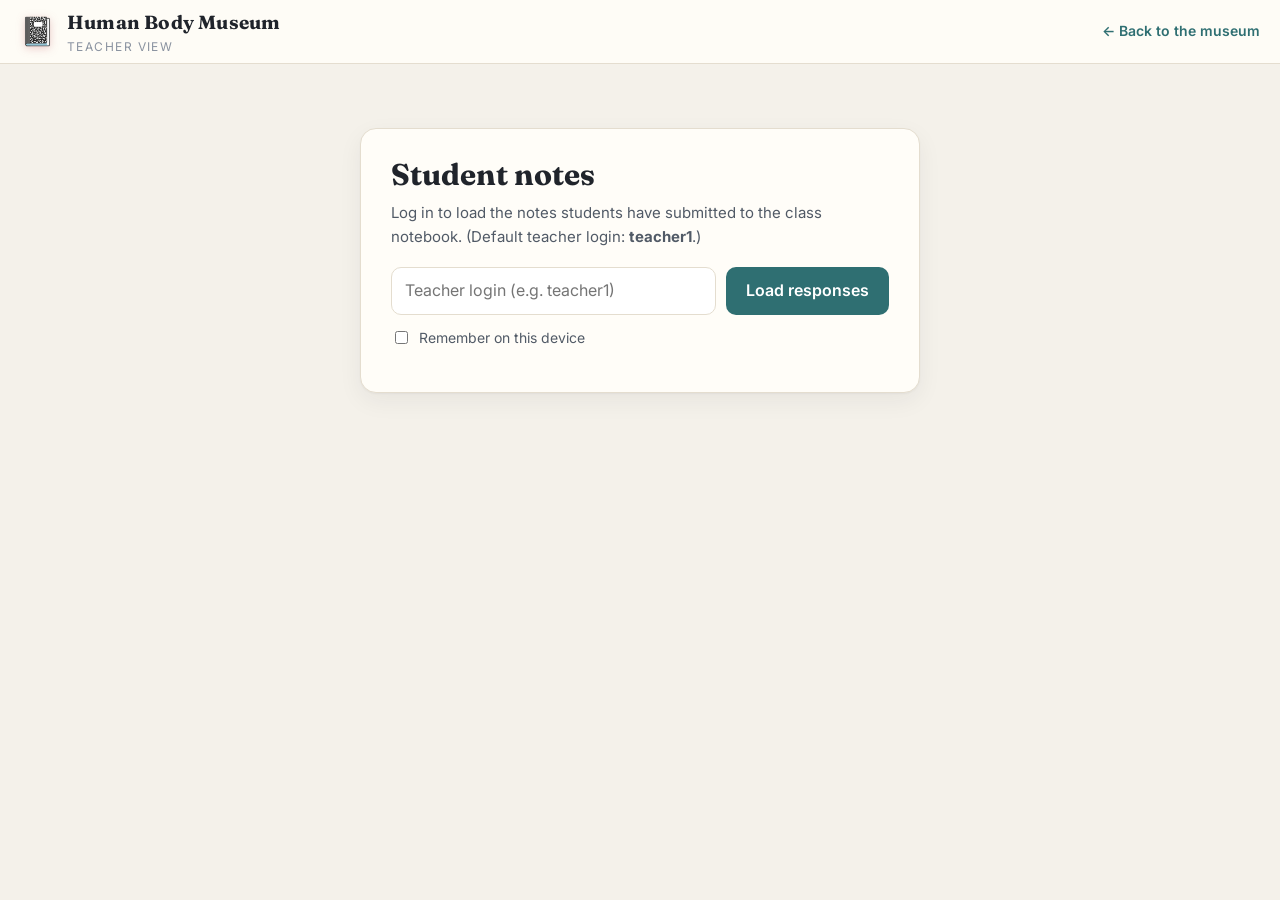
==== teacher.html @ 79bd5a33 "Label classes as "Cluster" instead of "Period" Rename all user-facing labels: the logged-in auth bar" ====
<!DOCTYPE html>
<html lang="en">
<head>
  <meta charset="UTF-8" />
  <meta name="viewport" content="width=device-width, initial-scale=1.0" />
  <title>Teacher View — Human Body Museum</title>
  <meta name="robots" content="noindex" />
  <link rel="preconnect" href="https://fonts.googleapis.com" />
  <link rel="preconnect" href="https://fonts.gstatic.com" crossorigin />
  <link href="https://fonts.googleapis.com/css2?family=Fraunces:opsz,wght@9..144,500;9..144,600;9..144,700&family=Inter:wght@400;500;600;700&display=swap" rel="stylesheet" />
  <link rel="stylesheet" href="styles.css" />
</head>
<body class="teacher-page">
  <header class="site-header">
    <div class="site-header__inner">
      <div class="brand">
        <span class="brand__mark" aria-hidden="true">📓</span>
        <div class="brand__text">
          <span class="brand__title">Human Body Museum</span>
          <span class="brand__subtitle">Teacher View</span>
        </div>
      </div>
      <a class="teacher-back" href="index.html">← Back to the museum</a>
    </div>
  </header>

  <main class="teacher-main">
    <!-- key entry -->
    <section id="auth" class="card teacher-auth" aria-label="Teacher sign-in">
      <h1>Student notes</h1>
      <p class="teacher-auth__lead">Log in to load the notes students have submitted to the class notebook. (Default teacher login: <b>teacher1</b>.)</p>
      <div class="teacher-auth__row">
        <input id="key" type="password" class="teacher-input" placeholder="Teacher login (e.g. teacher1)" autocomplete="current-password" />
        <button id="load" class="teacher-btn" type="button">Load responses</button>
      </div>
      <label class="teacher-check"><input type="checkbox" id="remember" /> Remember on this device</label>
      <p id="authStatus" class="teacher-status" role="status" aria-live="polite"></p>
    </section>

    <!-- dashboard -->
    <section id="dash" class="teacher-dash" hidden>
      <div class="teacher-toolbar">
        <input id="search" class="teacher-input" type="search" placeholder="Search username or first name…" />
        <select id="classFilter" class="teacher-select" aria-label="Filter by class cluster"></select>
        <select id="organFilter" class="teacher-select" aria-label="Filter by organ"></select>
        <span id="summary" class="teacher-summary"></span>
        <span class="teacher-toolbar__spacer"></span>
        <button id="expand" class="teacher-btn teacher-btn--ghost" type="button">Collapse all</button>
        <button id="refresh" class="teacher-btn teacher-btn--ghost" type="button">Refresh</button>
        <button id="print" class="teacher-btn teacher-btn--ghost" type="button">Print</button>
        <a class="teacher-btn teacher-btn--ghost" href="packet.html#all" target="_blank" rel="noopener">Worksheets</a>
      </div>
      <div id="students" class="teacher-students"></div>
    </section>
  </main>

  <script src="config.js"></script>
  <script src="organs.js"></script>
  <script src="teacher.js"></script>
</body>
</html>
---- styles.css ----
/* =========================================================================
   HUMAN BODY MUSEUM — STYLES
   ========================================================================= */

:root {
  --bg:        #f4f1ea;
  --bg-panel:  #fffdf8;
  --ink:       #20242b;
  --ink-soft:  #515a66;
  --ink-faint: #8a93a0;
  --line:      #e4ddcf;
  --line-soft: #efe9dc;

  --accent:        #b23a48;   /* anatomical crimson */
  --accent-deep:   #8c2c38;
  --accent-soft:   #f6e3e2;
  --teal:          #2f6f72;
  --teal-soft:     #e0eceb;
  --gold:          #c08a2d;
  --gold-soft:     #f5ebd6;

  --radius:    16px;
  --radius-sm: 10px;
  --shadow:    0 1px 2px rgba(32,36,43,.04), 0 8px 24px rgba(32,36,43,.06);
  --shadow-lg: 0 12px 40px rgba(32,36,43,.12);

  --sans: "Inter", system-ui, -apple-system, "Segoe UI", Roboto, sans-serif;
  --serif: "Fraunces", Georgia, "Times New Roman", serif;

  --nav-w: 264px;
  --header-h: 64px;
}

* { box-sizing: border-box; }

html { scroll-behavior: smooth; }

body {
  margin: 0;
  font-family: var(--sans);
  color: var(--ink);
  background: var(--bg);
  line-height: 1.6;
  -webkit-font-smoothing: antialiased;
}

h1, h2, h3, h4 { font-family: var(--serif); line-height: 1.2; margin: 0; font-weight: 600; }

a { color: var(--teal); }

.skip-link {
  position: absolute;
  left: -999px;
  top: 0;
  background: var(--ink);
  color: #fff;
  padding: 10px 16px;
  border-radius: 0 0 var(--radius-sm) 0;
  z-index: 100;
}
.skip-link:focus { left: 0; }

/* ---------------------------------------------------------------- HEADER */
.site-header {
  position: sticky;
  top: 0;
  z-index: 40;
  height: var(--header-h);
  background: rgba(255,253,248,.88);
  backdrop-filter: blur(10px);
  border-bottom: 1px solid var(--line);
}
.site-header__inner {
  height: 100%;
  max-width: 1280px;
  margin: 0 auto;
  padding: 0 20px;
  display: flex;
  align-items: center;
  justify-content: space-between;
}
.brand { display: flex; align-items: center; gap: 12px; text-decoration: none; color: inherit; }
.brand__mark {
  font-size: 28px;
  line-height: 1;
  filter: drop-shadow(0 2px 4px rgba(178,58,72,.25));
}
.brand__text { display: flex; flex-direction: column; }
.brand__title { font-family: var(--serif); font-weight: 700; font-size: 19px; letter-spacing: .2px; }
.brand__subtitle { font-size: 12px; color: var(--ink-faint); letter-spacing: .12em; text-transform: uppercase; }

.nav-toggle {
  display: none;
  align-items: center;
  gap: 8px;
  background: var(--bg-panel);
  border: 1px solid var(--line);
  border-radius: var(--radius-sm);
  padding: 8px 12px;
  cursor: pointer;
  color: var(--ink);
}
.nav-toggle__bar { display: block; width: 18px; height: 2px; background: var(--ink); border-radius: 2px; }
.nav-toggle__label { font-size: 13px; font-weight: 600; }

/* ---------------------------------------------------------------- LAYOUT */
.layout {
  max-width: 1280px;
  margin: 0 auto;
  display: grid;
  grid-template-columns: var(--nav-w) 1fr;
  align-items: start;
  gap: 0;
}

/* ------------------------------------------------------------ ORGAN NAV */
.organ-nav {
  position: sticky;
  top: var(--header-h);
  align-self: start;
  height: calc(100vh - var(--header-h));
  overflow-y: auto;
  padding: 24px 16px 40px;
  border-right: 1px solid var(--line);
}
.organ-nav__heading {
  font-size: 12px;
  letter-spacing: .14em;
  text-transform: uppercase;
  color: var(--ink-faint);
  margin: 0 0 12px 8px;
  font-weight: 600;
}
.organ-nav__list { list-style: none; margin: 0; padding: 0; display: flex; flex-direction: column; gap: 4px; }

.organ-btn {
  width: 100%;
  display: flex;
  align-items: center;
  gap: 12px;
  padding: 9px 12px;
  border: 1px solid transparent;
  border-radius: var(--radius-sm);
  background: transparent;
  cursor: pointer;
  text-align: left;
  font: inherit;
  color: var(--ink-soft);
  transition: background .15s, color .15s, border-color .15s;
}
.organ-btn:hover { background: var(--line-soft); color: var(--ink); }
.organ-btn__emoji { font-size: 20px; line-height: 1; width: 24px; text-align: center; }
.organ-btn__name { font-weight: 500; font-size: 15px; }
.organ-btn[aria-current="true"] {
  background: var(--accent-soft);
  color: var(--accent-deep);
  border-color: #efc9c9;
  font-weight: 600;
}
.organ-btn[aria-current="true"] .organ-btn__name { font-weight: 600; }

.organ-btn--home { color: var(--ink); font-weight: 600; }
.organ-btn--home + li { margin-bottom: 6px; }

/* ------------------------------------------------------------ HOME */
.home { padding: 8px clamp(20px, 4vw, 56px) 24px; }
.home-hero {
  text-align: center;
  padding: 40px 20px 44px;
  margin-bottom: 8px;
  border-bottom: 1px solid var(--line);
}
.home-hero__eyebrow { font-size: 13px; letter-spacing: .16em; text-transform: uppercase; color: var(--accent); font-weight: 600; margin: 0; }
.home-hero__title { font-size: clamp(38px, 6vw, 60px); font-weight: 700; margin: 6px 0 0; }
.home-hero__lead { max-width: 640px; margin: 16px auto 0; color: var(--ink-soft); font-size: 17px; }
.home-hero__cta { display: flex; align-items: center; justify-content: center; gap: 18px; margin-top: 24px; flex-wrap: wrap; }
.home-cta {
  display: inline-block; text-decoration: none;
  background: var(--accent); color: #fff; font-weight: 600;
  padding: 12px 26px; border-radius: 999px;
  box-shadow: var(--shadow); transition: background .15s, transform .15s;
}
.home-cta:hover { background: var(--accent-deep); transform: translateY(-1px); }
.home-hero__count { font-size: 14px; color: var(--ink-faint); font-weight: 600; }

.home-block { margin-top: 34px; }
.home-features { display: grid; grid-template-columns: repeat(auto-fit, minmax(260px, 1fr)); gap: 14px; }
.home-feature { display: flex; gap: 14px; align-items: flex-start; padding: 18px 20px; }
.home-feature__icon { font-size: 24px; line-height: 1; flex: none; }
.home-feature__title { font-family: var(--serif); font-size: 17px; font-weight: 600; margin: 0 0 4px; }
.home-feature__text { margin: 0; font-size: 14.5px; color: var(--ink-soft); }

.home-grid { display: grid; grid-template-columns: repeat(auto-fill, minmax(132px, 1fr)); gap: 12px; }
.home-organ {
  display: flex; flex-direction: column; align-items: center; gap: 8px;
  padding: 20px 12px; text-decoration: none;
  background: var(--bg-panel); border: 1px solid var(--line);
  border-radius: var(--radius); box-shadow: var(--shadow);
  transition: border-color .15s, box-shadow .15s, transform .15s;
}
.home-organ:hover { border-color: var(--accent); box-shadow: var(--shadow-lg); transform: translateY(-3px); }
.home-organ__emoji { font-size: 34px; line-height: 1; }
.home-organ__name { font-weight: 600; font-size: 14.5px; color: var(--ink); text-align: center; }

.home-audience { display: grid; grid-template-columns: repeat(auto-fit, minmax(280px, 1fr)); gap: 14px; }
.home-audience__col { padding: 20px 22px; }
.home-audience__title { font-family: var(--serif); font-size: 19px; font-weight: 600; margin: 0 0 8px; color: var(--teal); }
.home-audience__col p { margin: 0; color: var(--ink-soft); font-size: 15px; }

/* ------------------------------------------------------------ ORGAN MAIN */
.organ-main { min-width: 0; }

/* ------------------------------------------------------------ AUTH BAR */
.authbar { margin: 16px clamp(20px, 4vw, 56px) 0; border-radius: var(--radius); }
.authbar--in {
  display: flex; align-items: center; justify-content: space-between; gap: 12px; flex-wrap: wrap;
  padding: 12px 18px; background: var(--teal-soft); border: 1px solid #cfe0df;
}
.authbar__who { font-size: 14.5px; color: var(--ink); }
.authbar__dot { color: var(--teal); font-weight: 700; }
.authbar__period { font-size: 12px; font-weight: 700; color: var(--teal); background: #fff; border: 1px solid #cfe0df; border-radius: 999px; padding: 2px 8px; margin-left: 4px; }
.authbar__logout { font: inherit; font-size: 13px; font-weight: 600; cursor: pointer; color: #fff; background: var(--teal); border: none; border-radius: var(--radius-sm); padding: 8px 16px; }
.authbar__logout:hover { background: #265b5e; }

.authbar--out { padding: 14px 18px; background: var(--bg-panel); border: 1px solid var(--line); box-shadow: var(--shadow); }
.authbar__form { display: flex; align-items: flex-end; gap: 12px; flex-wrap: wrap; }
.authbar__title { font-family: var(--serif); font-weight: 600; font-size: 16px; color: var(--accent-deep); padding-bottom: 8px; }
.authbar__field { display: flex; flex-direction: column; gap: 4px; }
.authbar__field > span { font-size: 12px; color: var(--ink-soft); }
.authbar__field--name > span b { color: var(--accent); }
.authbar__field input {
  font: inherit; color: var(--ink); background: #fff;
  border: 1px solid var(--line); border-radius: var(--radius-sm); padding: 9px 11px; width: 160px;
}
.authbar__field input:focus { outline: none; border-color: var(--teal); box-shadow: 0 0 0 3px var(--teal-soft); }
.authbar__login { font: inherit; font-weight: 600; cursor: pointer; color: #fff; background: var(--accent); border: none; border-radius: var(--radius-sm); padding: 10px 20px; }
.authbar__login:hover { background: var(--accent-deep); }
.authbar__status { width: 100%; font-size: 13.5px; color: var(--ink-faint); margin-top: 2px; }
.authbar__status--warn { color: var(--accent); font-weight: 600; }
.authbar__status--ok { color: var(--teal); font-weight: 600; }
.organ { padding: 32px clamp(20px, 4vw, 56px) 24px; }

/* Hero */
.organ-hero {
  display: flex;
  align-items: flex-start;
  gap: 18px;
  padding-bottom: 22px;
  border-bottom: 1px solid var(--line);
  margin-bottom: 28px;
}
.organ-hero__emoji {
  font-size: 56px;
  line-height: 1;
  flex: none;
  filter: drop-shadow(0 4px 8px rgba(32,36,43,.12));
}
.organ-hero__eyebrow {
  font-size: 12px;
  letter-spacing: .14em;
  text-transform: uppercase;
  color: var(--accent);
  font-weight: 600;
  margin: 4px 0 2px;
}
.organ-hero h1 { font-size: clamp(34px, 5vw, 48px); font-weight: 700; }
.organ-hero__system { color: var(--ink-soft); margin-top: 6px; font-size: 15px; }
.organ-hero__text { flex: 1 1 auto; min-width: 0; }
.organ-hero__print {
  flex: none; align-self: flex-start;
  display: inline-flex; align-items: center; gap: 6px;
  font-size: 13px; font-weight: 600; text-decoration: none;
  color: var(--teal); background: var(--teal-soft);
  border: 1px solid #cfe0df; border-radius: 999px;
  padding: 7px 14px;
}
.organ-hero__print:hover { background: #d2e6e4; }

/* Section scaffolding */
.section { margin: 0 0 30px; scroll-margin-top: calc(var(--header-h) + 12px); }
.section__title {
  display: flex;
  align-items: center;
  gap: 10px;
  font-size: 13px;
  letter-spacing: .12em;
  text-transform: uppercase;
  color: var(--ink-faint);
  font-family: var(--sans);
  font-weight: 700;
  margin-bottom: 14px;
}
.section__title::before {
  content: "";
  width: 22px; height: 2px;
  background: var(--accent);
  border-radius: 2px;
}

.card {
  background: var(--bg-panel);
  border: 1px solid var(--line);
  border-radius: var(--radius);
  box-shadow: var(--shadow);
}

/* section header with a Listen button */
.section-head { display: flex; align-items: center; justify-content: space-between; gap: 12px; margin-bottom: 14px; }
.section-head .section__title { margin-bottom: 0; }

/* read-aloud button */
.listen-btn {
  flex: none;
  display: inline-flex; align-items: center; gap: 7px;
  font: inherit; font-size: 13px; font-weight: 600;
  color: var(--teal); background: var(--teal-soft);
  border: 1px solid #cfe0df; border-radius: 999px;
  padding: 6px 14px; cursor: pointer;
  transition: background .15s, color .15s;
}
.listen-btn:hover { background: #d2e6e4; }
.listen-btn__icon { font-size: 14px; line-height: 1; }
.listen-btn.is-speaking { background: var(--teal); color: #fff; border-color: var(--teal); }

/* glossary term + tooltip */
.glossary {
  position: relative;
  border-bottom: 2px dotted var(--gold);
  cursor: help;
  color: inherit;
  font-weight: 600;
}
.glossary:focus-visible { outline: 2px solid var(--teal); outline-offset: 2px; border-radius: 2px; }
.glossary__tip {
  position: absolute;
  left: 50%; bottom: calc(100% + 8px);
  transform: translateX(-50%);
  width: max-content; max-width: 260px;
  background: var(--ink); color: #fff;
  font-size: 13px; font-weight: 400; line-height: 1.45;
  text-align: left;
  padding: 9px 12px; border-radius: 10px;
  box-shadow: var(--shadow-lg);
  opacity: 0; visibility: hidden;
  transition: opacity .12s;
  z-index: 30; pointer-events: none;
}
.glossary__tip b { color: #ffd9dc; }
.glossary__tip::after {
  content: ""; position: absolute; top: 100%; left: 50%;
  transform: translateX(-50%);
  border: 6px solid transparent; border-top-color: var(--ink);
}
.glossary:hover .glossary__tip,
.glossary:focus .glossary__tip,
.glossary:focus-within .glossary__tip,
.glossary.is-open .glossary__tip { opacity: 1; visibility: visible; }

/* Overview grid */
.overview-grid {
  display: grid;
  grid-template-columns: repeat(auto-fit, minmax(220px, 1fr));
  gap: 14px;
}
.overview-card { padding: 18px 20px; }
.overview-card__label {
  font-size: 12px;
  letter-spacing: .08em;
  text-transform: uppercase;
  color: var(--teal);
  font-weight: 700;
  margin-bottom: 6px;
}
.overview-card__text { color: var(--ink-soft); font-size: 15px; margin: 0; }
.overview-card--wide { grid-column: 1 / -1; background: linear-gradient(180deg, var(--teal-soft), var(--bg-panel)); }
.overview-card--wide .overview-card__label { color: var(--teal); }

/* ----------------------------------------------------- ANATOMY DIAGRAM */
.anatomy { display: grid; grid-template-columns: minmax(0, 1.05fr) minmax(0, 1fr); gap: 22px; }
.anatomy__stage {
  position: relative;
  padding: 20px;
  display: flex;
  align-items: center;
  justify-content: center;
  background:
    radial-gradient(circle at 50% 35%, #fff, var(--bg-panel) 70%);
}
.diagram-svg { width: 100%; height: auto; max-height: 460px; display: block; overflow: visible; }

/* leader markers */
.marker { cursor: pointer; }
.marker__dot {
  fill: var(--bg-panel);
  stroke: var(--accent);
  stroke-width: 2;
  transition: fill .15s, r .15s;
}
.marker__num {
  font-family: var(--sans);
  font-size: 13px;
  font-weight: 700;
  fill: var(--accent-deep);
  text-anchor: middle;
  dominant-baseline: central;
  pointer-events: none;
}
.marker:hover .marker__dot,
.marker.is-active .marker__dot { fill: var(--accent); }
.marker:hover .marker__num,
.marker.is-active .marker__num { fill: #fff; }
.marker.is-active .marker__dot { stroke: var(--accent-deep); }
.marker:focus-visible { outline: none; }
.marker:focus-visible .marker__dot { stroke: var(--ink); stroke-width: 3; }

/* legend + reveal */
.anatomy__panel { display: flex; flex-direction: column; gap: 16px; }
.reveal {
  padding: 20px;
  min-height: 132px;
  background: linear-gradient(180deg, var(--accent-soft), var(--bg-panel));
  border-color: #f0cccc;
}
.reveal__hint { color: var(--ink-faint); font-size: 14px; margin: 0; }
.reveal__badge {
  display: inline-flex;
  align-items: center;
  justify-content: center;
  width: 26px; height: 26px;
  border-radius: 50%;
  background: var(--accent);
  color: #fff;
  font-size: 13px;
  font-weight: 700;
  margin-right: 10px;
}
.reveal__name { font-family: var(--serif); font-size: 21px; font-weight: 600; display: flex; align-items: center; }
.reveal__fn { margin: 12px 0 0; color: var(--ink-soft); font-size: 15px; }

.legend { list-style: none; margin: 0; padding: 0; display: flex; flex-direction: column; gap: 2px; }
.legend__item {
  display: flex;
  align-items: flex-start;
  gap: 11px;
  width: 100%;
  padding: 9px 12px;
  border: 1px solid transparent;
  border-radius: var(--radius-sm);
  background: transparent;
  cursor: pointer;
  text-align: left;
  font: inherit;
  color: var(--ink-soft);
  transition: background .15s, border-color .15s;
}
.legend__item:hover { background: var(--line-soft); }
.legend__item.is-active { background: var(--accent-soft); border-color: #efc9c9; color: var(--accent-deep); }
.legend__num {
  flex: none;
  width: 22px; height: 22px;
  border-radius: 50%;
  border: 1.5px solid var(--accent);
  color: var(--accent-deep);
  font-size: 12px;
  font-weight: 700;
  display: flex; align-items: center; justify-content: center;
  margin-top: 1px;
}
.legend__item.is-active .legend__num { background: var(--accent); color: #fff; }
.legend__name { font-weight: 600; font-size: 15px; color: var(--ink); }

.takeaway {
  margin-top: 6px;
  padding: 16px 18px;
  border-left: 3px solid var(--teal);
  background: var(--teal-soft);
  border-radius: 0 var(--radius-sm) var(--radius-sm) 0;
}
.takeaway p { margin: 0; font-size: 15px; color: var(--ink-soft); }
.takeaway strong { color: var(--ink); }

/* ----------------------------------------------------- CONNECTIONS */
.connections { display: grid; grid-template-columns: repeat(auto-fit, minmax(250px, 1fr)); gap: 14px; }
.connection { padding: 18px 20px; position: relative; }
.connection__system { font-family: var(--serif); font-weight: 600; font-size: 17px; margin-bottom: 6px; padding-right: 56px; }
.connection__detail { margin: 0; color: var(--ink-soft); font-size: 14.5px; }
.connection__tag {
  position: absolute;
  top: 16px; right: 16px;
  font-size: 10px;
  letter-spacing: .08em;
  text-transform: uppercase;
  font-weight: 700;
  padding: 3px 8px;
  border-radius: 999px;
}
.connection__tag--req { background: var(--teal-soft); color: var(--teal); }
.connection__tag--bonus { background: var(--gold-soft); color: var(--gold); }

.analysis {
  margin-top: 14px;
  padding: 20px 22px;
  background: #fff;
  border: 1px dashed #d7cdb8;
  border-radius: var(--radius);
}
.analysis__label {
  font-size: 12px; letter-spacing: .1em; text-transform: uppercase;
  color: var(--gold); font-weight: 700; margin-bottom: 6px;
}
.analysis p { margin: 0; color: var(--ink-soft); font-style: italic; }

/* ----------------------------------------------------- DISEASE */
.disease { overflow: hidden; }
.disease__header {
  padding: 20px 24px;
  background: linear-gradient(120deg, var(--accent-deep), var(--accent));
  color: #fff;
}
.disease__eyebrow { font-size: 11px; letter-spacing: .14em; text-transform: uppercase; opacity: .85; font-weight: 600; }
.disease__name { font-size: 26px; font-weight: 700; margin-top: 2px; }
.disease__scenario {
  padding: 16px 24px;
  background: var(--accent-soft);
  color: var(--accent-deep);
  font-size: 15px;
  border-bottom: 1px solid #f0cccc;
}
.disease__scenario strong { font-weight: 700; }
.disease__body { display: grid; grid-template-columns: repeat(auto-fit, minmax(240px, 1fr)); gap: 0; }
.disease__cell { padding: 18px 24px; border-top: 1px solid var(--line-soft); border-right: 1px solid var(--line-soft); }
.disease__cell--full { grid-column: 1 / -1; }
.disease__cell-label {
  display: flex; align-items: center; gap: 8px;
  font-size: 12px; letter-spacing: .06em; text-transform: uppercase;
  font-weight: 700; color: var(--ink-faint); margin-bottom: 6px;
}
.disease__cell-label .dot { width: 8px; height: 8px; border-radius: 50%; background: var(--accent); }
.disease__cell p { margin: 0; font-size: 14.5px; color: var(--ink-soft); }
.disease__ph {
  grid-column: 1 / -1;
  padding: 18px 24px;
  background: var(--teal-soft);
  border-top: 1px solid #cfe0df;
}
.disease__ph .disease__cell-label { color: var(--teal); }
.disease__ph .disease__cell-label .dot { background: var(--teal); }
.disease__ph p { color: var(--ink); font-weight: 500; }

/* ----------------------------------------------------- FACTS / VOCAB / SOURCES */
.facts { display: grid; grid-template-columns: repeat(auto-fit, minmax(230px, 1fr)); gap: 14px; }
.fact { padding: 18px 20px; display: flex; gap: 12px; align-items: flex-start; }
.fact__icon { font-size: 22px; line-height: 1; flex: none; }
.fact p { margin: 0; font-size: 14.5px; color: var(--ink-soft); }

.vocab { display: grid; grid-template-columns: repeat(auto-fit, minmax(260px, 1fr)); gap: 12px; }
.vocab__item { padding: 14px 18px; }
.vocab__term { font-family: var(--serif); font-weight: 600; font-size: 16px; color: var(--teal); }
.vocab__def { margin: 4px 0 0; font-size: 14px; color: var(--ink-soft); }

.watch__lead { margin: -6px 0 14px; color: var(--ink-soft); font-size: 14.5px; }
.watch { display: grid; grid-template-columns: repeat(auto-fit, minmax(260px, 1fr)); gap: 12px; }
.watch__item {
  display: flex; align-items: center; gap: 14px;
  padding: 14px 18px;
  text-decoration: none;
  color: inherit;
  transition: border-color .15s, box-shadow .15s, transform .15s;
}
.watch__item:hover { border-color: var(--teal); box-shadow: var(--shadow-lg); transform: translateY(-2px); }
.watch__play {
  flex: none;
  width: 38px; height: 38px;
  border-radius: 50%;
  background: var(--teal); color: #fff;
  display: flex; align-items: center; justify-content: center;
  font-size: 14px; padding-left: 2px;
}
.watch__text { display: flex; flex-direction: column; min-width: 0; }
.watch__name { font-weight: 600; color: var(--ink); font-size: 15px; }
.watch__note { font-size: 13px; color: var(--ink-faint); margin-top: 2px; }

/* ----------------------------------------------- IN-DEPTH READING */
.reading__lead { margin: -4px 0 18px; color: var(--ink-soft); font-size: 14.5px; }
.reading__hl { border-bottom: 2px dotted var(--gold); font-weight: 600; }
.reading__row {
  display: grid;
  grid-template-columns: 1.5fr 1fr;
  gap: 18px;
  align-items: start;
  padding: 18px 0;
  border-top: 1px solid var(--line-soft);
}
.reading__row:first-of-type { border-top: none; }
.reading__prose { min-width: 0; }
.reading__phead { display: flex; align-items: center; justify-content: space-between; gap: 12px; margin-bottom: 6px; min-height: 28px; }
.reading__h { font-family: var(--serif); font-size: 19px; font-weight: 600; color: var(--ink); }
.reading__p { margin: 0; font-size: 16px; line-height: 1.7; color: var(--ink); }
.reading__fig {
  margin: 14px 0 0;
  padding: 14px 16px;
  background: #fff;
  border: 1px solid var(--line);
  border-radius: var(--radius-sm);
}
.fig__svg { display: block; width: 100%; height: auto; max-height: 220px; }
.reading__figcap { margin: 8px 2px 0; font-size: 13px; color: var(--ink-soft); line-height: 1.5; }
.reading__figcredit { color: var(--ink-faint); font-style: italic; }
.reading__row .notecatcher { margin: 0; position: sticky; top: calc(var(--header-h) + 12px); }

@media (max-width: 820px) {
  .reading__row { grid-template-columns: 1fr; gap: 12px; }
  .reading__row .notecatcher { position: static; }
}

/* ----------------------------------------------- STUDENT NOTES */
/* identity bar (one per page) */
.identitybar {
  padding: 16px 20px;
  margin-bottom: 26px;
  background: linear-gradient(180deg, var(--teal-soft), var(--bg-panel));
  border-color: #cfe0df;
}
.identitybar__main { display: flex; align-items: flex-end; gap: 16px; flex-wrap: wrap; }
.identitybar__tag { font-family: var(--serif); font-weight: 600; font-size: 16px; color: var(--teal); padding-bottom: 8px; }
.identitybar__field { display: flex; flex-direction: column; gap: 4px; flex: 1 1 160px; }
.identitybar__field > span { font-size: 11px; letter-spacing: .08em; text-transform: uppercase; color: var(--teal); font-weight: 700; }
.identitybar__field input {
  font: inherit; color: var(--ink); background: #fff;
  border: 1px solid var(--line); border-radius: var(--radius-sm);
  padding: 9px 12px; width: 100%;
}
.identitybar__field input:focus { outline: none; border-color: var(--teal); box-shadow: 0 0 0 3px var(--teal-soft); }
.identitybar__hint { margin: 10px 0 0; font-size: 13px; color: var(--ink-faint); }

/* per-section note catcher */
.notecatcher {
  margin: -14px 0 30px;
  padding: 16px 18px;
  border-left: 3px solid var(--teal);
  background: linear-gradient(180deg, var(--teal-soft), var(--bg-panel));
}
.notecatcher__head { display: flex; align-items: center; gap: 8px; margin-bottom: 6px; }
.notecatcher__pen { color: var(--teal); font-size: 15px; }
.notecatcher__label { font-size: 11px; letter-spacing: .1em; text-transform: uppercase; font-weight: 700; color: var(--teal); }
.notecatcher__prompt { margin: 0 0 10px; font-size: 14.5px; color: var(--ink); font-weight: 500; }
.notecatcher__text {
  font: inherit; color: var(--ink); background: #fff;
  border: 1px solid var(--line); border-radius: var(--radius-sm);
  padding: 10px 12px; width: 100%; resize: vertical; min-height: 52px;
}
.notecatcher__text:focus { outline: none; border-color: var(--teal); box-shadow: 0 0 0 3px var(--teal-soft); }
.notecatcher__actions { display: flex; align-items: center; gap: 12px; margin-top: 8px; flex-wrap: wrap; }
.notecatcher__save {
  font: inherit; font-weight: 600; font-size: 14px;
  background: var(--teal); color: #fff;
  border: none; border-radius: var(--radius-sm);
  padding: 8px 18px; cursor: pointer;
  transition: background .15s, opacity .15s;
}
.notecatcher__save:hover { background: #265b5e; }
.notecatcher__save:disabled { opacity: .6; cursor: default; }
.notecatcher__status { font-size: 13.5px; color: var(--ink-faint); }
.notecatcher__status--ok { color: var(--teal); font-weight: 600; }
.notecatcher__status--warn { color: var(--accent); font-weight: 600; }
.notecatcher__saved { list-style: none; margin: 12px 0 0; padding: 0; display: flex; flex-direction: column; gap: 8px; }
.notecatcher__item { background: #fff; border: 1px solid #d6e4e2; border-radius: var(--radius-sm); padding: 8px 12px; }
.notecatcher__item-meta { display: flex; align-items: center; gap: 8px; font-size: 11.5px; color: var(--ink-faint); margin-bottom: 3px; }
.notecatcher__item-text { display: block; font-size: 14px; color: var(--ink); white-space: pre-wrap; }
.notecatcher__badge { font-size: 10px; letter-spacing: .06em; text-transform: uppercase; font-weight: 700; padding: 2px 7px; border-radius: 999px; background: var(--line); color: var(--ink-soft); }
.notecatcher__badge--ok { background: #d7ebe7; color: var(--teal); }

@media (max-width: 520px) { .identitybar__main { gap: 12px; } }

.sources { display: flex; flex-direction: column; gap: 8px; }
.source {
  display: flex; flex-wrap: wrap; align-items: baseline; gap: 6px 10px;
  padding: 12px 16px;
  border-left: 3px solid var(--line);
}
.source__name { font-weight: 600; color: var(--ink); font-size: 14.5px; }
.source__link { font-size: 13px; }
.source__note { font-size: 13px; color: var(--ink-faint); font-style: italic; }

/* ----------------------------------------------------- TEACHER VIEW */
.teacher-page { background: var(--bg); }
.teacher-back { font-size: 14px; font-weight: 600; color: var(--teal); text-decoration: none; }
.teacher-back:hover { text-decoration: underline; }
.teacher-main { max-width: 960px; margin: 0 auto; padding: 32px clamp(20px, 4vw, 40px) 64px; }

.teacher-auth { max-width: 560px; margin: 32px auto; padding: 28px 30px; }
.teacher-auth h1 { font-size: 30px; font-weight: 700; }
.teacher-auth__lead { color: var(--ink-soft); font-size: 15px; margin: 8px 0 18px; }
.teacher-auth__row { display: flex; gap: 10px; flex-wrap: wrap; }
.teacher-check { display: inline-flex; align-items: center; gap: 8px; margin-top: 12px; font-size: 14px; color: var(--ink-soft); }

.teacher-input, .teacher-select {
  font: inherit; color: var(--ink); background: #fff;
  border: 1px solid var(--line); border-radius: var(--radius-sm);
  padding: 10px 13px;
}
.teacher-input { flex: 1 1 220px; }
.teacher-input:focus, .teacher-select:focus { outline: none; border-color: var(--teal); box-shadow: 0 0 0 3px var(--teal-soft); }
.teacher-btn {
  font: inherit; font-weight: 600; cursor: pointer;
  background: var(--teal); color: #fff; border: none;
  border-radius: var(--radius-sm); padding: 10px 20px;
}
.teacher-btn:hover { background: #265b5e; }
.teacher-btn--ghost { background: #fff; color: var(--teal); border: 1px solid var(--line); }
.teacher-btn--ghost:hover { background: var(--line-soft); }
.teacher-status { margin: 12px 0 0; font-size: 14px; color: var(--ink-faint); }
.teacher-status--warn { color: var(--accent); font-weight: 600; }

.teacher-toolbar {
  display: flex; align-items: center; gap: 10px; flex-wrap: wrap;
  padding: 14px 16px; margin-bottom: 18px;
  background: var(--bg-panel); border: 1px solid var(--line);
  border-radius: var(--radius); box-shadow: var(--shadow);
  position: sticky; top: calc(var(--header-h) + 8px); z-index: 5;
}
.teacher-summary { font-size: 14px; color: var(--ink-soft); font-weight: 600; }
.teacher-toolbar__spacer { flex: 1 1 auto; }

.teacher-students { display: flex; flex-direction: column; gap: 14px; }
.teacher-empty { color: var(--ink-faint); padding: 24px; text-align: center; }

.t-student { background: var(--bg-panel); border: 1px solid var(--line); border-radius: var(--radius); box-shadow: var(--shadow); overflow: hidden; }
.t-student__head { cursor: pointer; padding: 16px 20px; display: flex; align-items: baseline; gap: 12px; flex-wrap: wrap; list-style: none; }
.t-student__head::-webkit-details-marker { display: none; }
.t-student__head::before { content: "▸"; color: var(--teal); font-size: 13px; margin-right: 2px; transition: transform .15s; }
.t-student[open] .t-student__head::before { transform: rotate(90deg); }
.t-student__name { font-family: var(--serif); font-weight: 600; font-size: 19px; color: var(--ink); }
.t-student__first { font-family: var(--sans); font-weight: 500; font-size: 14px; color: var(--ink-soft); }
.t-student__meta { font-size: 13px; color: var(--ink-faint); }
.t-student__body { padding: 4px 20px 18px; border-top: 1px solid var(--line-soft); }

.t-organ { margin-top: 16px; }
.t-organ__name { font-family: var(--sans); font-size: 12px; letter-spacing: .1em; text-transform: uppercase; color: var(--teal); font-weight: 700; margin: 0 0 8px; }
.t-notes { list-style: none; margin: 0; padding: 0; display: flex; flex-direction: column; gap: 10px; }
.t-note { border-left: 3px solid var(--teal); background: var(--teal-soft); border-radius: 0 var(--radius-sm) var(--radius-sm) 0; padding: 10px 14px; }
.t-note__sec { font-size: 11px; letter-spacing: .06em; text-transform: uppercase; font-weight: 700; color: var(--teal); margin-bottom: 3px; }
.t-note__prompt { font-size: 13px; color: var(--ink-faint); font-style: italic; margin-bottom: 5px; }
.t-note__text { font-size: 15px; color: var(--ink); white-space: pre-wrap; }
.t-note__time { font-size: 11.5px; color: var(--ink-faint); margin-top: 5px; }

@media print {
  .site-header, .teacher-toolbar, .teacher-auth { display: none !important; }
  .t-student, .teacher-students { box-shadow: none; }
  .t-student { break-inside: avoid; }
  .t-student__body { display: block !important; }
}

/* ----------------------------------------------------- PRINTABLE PACKET */
.packet-page { background: #f4f1ea; }
.packet-toolbar { position: sticky; top: 0; z-index: 10; background: var(--bg-panel); border-bottom: 1px solid var(--line); box-shadow: var(--shadow); }
.packet-toolbar__inner { max-width: 880px; margin: 0 auto; padding: 12px 20px; display: flex; align-items: center; gap: 12px; flex-wrap: wrap; }
.packet-toolbar__title { font-family: var(--serif); font-weight: 600; font-size: 17px; }
.packet-toolbar__pick { font-size: 13px; color: var(--ink-soft); display: flex; align-items: center; gap: 6px; }
.packet-toolbar__spacer { flex: 1 1 auto; }
.packet-toolbar__hint { max-width: 880px; margin: 0 auto; padding: 0 20px 12px; font-size: 12.5px; color: var(--ink-faint); }

.packet-root { max-width: 880px; margin: 0 auto; padding: 24px 20px 60px; }
.ws { background: #fff; border: 1px solid var(--line); border-radius: 10px; padding: 30px 34px; margin-bottom: 24px; color: #1a1a1a; }
.ws-head { border-bottom: 2px solid #1a1a1a; padding-bottom: 10px; margin-bottom: 16px; }
.ws-title { font-family: var(--serif); font-size: 28px; font-weight: 700; margin: 0; }
.ws-sys { margin: 4px 0 0; color: #555; font-size: 14px; }
.ws-id { margin-top: 12px; display: flex; gap: 24px; flex-wrap: wrap; font-size: 14px; color: #333; }
.ws-block { margin: 20px 0; }
.ws-h2 { font-family: var(--serif); font-size: 19px; font-weight: 600; margin: 0 0 8px; border-bottom: 1px solid #bbb; padding-bottom: 4px; }
.ws-h3 { font-family: var(--serif); font-size: 15px; font-weight: 600; margin: 12px 0 4px; }
.ws-dl { margin: 0; }
.ws-dl dt { font-weight: 700; font-size: 13px; text-transform: uppercase; letter-spacing: .04em; color: #444; margin-top: 8px; }
.ws-dl dd { margin: 2px 0 0; font-size: 14.5px; line-height: 1.5; }
.ws-ul { margin: 6px 0; padding-left: 20px; }
.ws-ul li { font-size: 14.5px; line-height: 1.55; margin-bottom: 4px; }
.ws-vocab li { margin-bottom: 6px; }
.ws-scn { font-size: 14.5px; background: #f4f1ea; padding: 8px 12px; border-radius: 6px; }
.ws-read { font-size: 14.5px; line-height: 1.6; margin: 4px 0; }
.ws-prompt { font-size: 14px; font-style: italic; color: #333; margin: 12px 0 6px; }
.ws-lines { margin: 0 0 6px; }
.ws-line { display: block; border-bottom: 1px solid #999; height: 1.7em; }

@media print {
  .packet-toolbar { display: none !important; }
  .packet-page { background: #fff; }
  .packet-root { max-width: none; margin: 0; padding: 0; }
  .ws { border: none; border-radius: 0; padding: 0 8px; margin: 0; page-break-after: always; }
  .ws:last-child { page-break-after: auto; }
  .ws-block { page-break-inside: avoid; }
  .ws-line { border-bottom: 1px solid #444; }
}

/* ----------------------------------------------------- FOOTER */
.site-footer {
  padding: 28px clamp(20px, 4vw, 56px) 48px;
  border-top: 1px solid var(--line);
  margin-top: 8px;
}
.site-footer p { margin: 0; font-size: 13px; color: var(--ink-faint); }

/* ----------------------------------------------------- RESPONSIVE */
@media (max-width: 920px) {
  .anatomy { grid-template-columns: 1fr; }
}

@media (max-width: 760px) {
  .nav-toggle { display: inline-flex; }
  .brand__title { font-size: 17px; }
  .brand__subtitle { display: none; }
  .layout { grid-template-columns: 1fr; }
  .organ-nav {
    position: fixed;
    top: var(--header-h);
    left: 0;
    width: min(86vw, var(--nav-w));
    height: calc(100vh - var(--header-h));
    background: var(--bg-panel);
    border-right: 1px solid var(--line);
    box-shadow: var(--shadow-lg);
    transform: translateX(-105%);
    transition: transform .25s ease;
    z-index: 35;
  }
  .organ-nav.is-open { transform: translateX(0); }
  .nav-scrim {
    position: fixed; inset: var(--header-h) 0 0 0;
    background: rgba(32,36,43,.4);
    opacity: 0; pointer-events: none;
    transition: opacity .25s; z-index: 34;
  }
  .nav-scrim.is-open { opacity: 1; pointer-events: auto; }
}

@media (prefers-reduced-motion: reduce) {
  html { scroll-behavior: auto; }
  * { transition: none !important; }
}
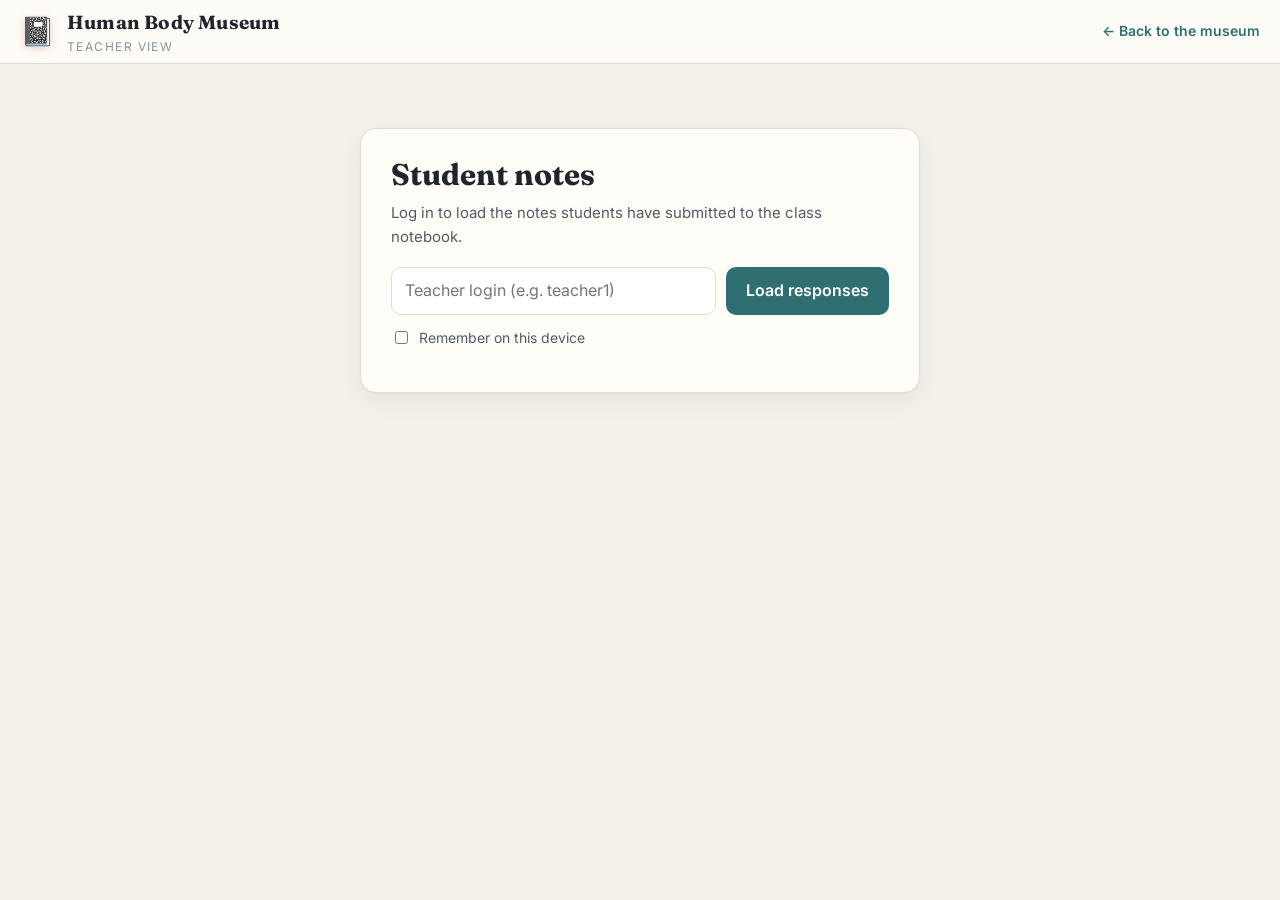
==== commit 419fda52: "Remove teacher login hint from the teacher portal The teacher portal page is reachable from the stud" ====
--- a/teacher.html
+++ b/teacher.html
@@ -28,7 +28,7 @@
     <!-- key entry -->
     <section id="auth" class="card teacher-auth" aria-label="Teacher sign-in">
       <h1>Student notes</h1>
-      <p class="teacher-auth__lead">Log in to load the notes students have submitted to the class notebook. (Default teacher login: <b>teacher1</b>.)</p>
+      <p class="teacher-auth__lead">Log in to load the notes students have submitted to the class notebook.</p>
       <div class="teacher-auth__row">
         <input id="key" type="password" class="teacher-input" placeholder="Teacher login (e.g. teacher1)" autocomplete="current-password" />
         <button id="load" class="teacher-btn" type="button">Load responses</button>
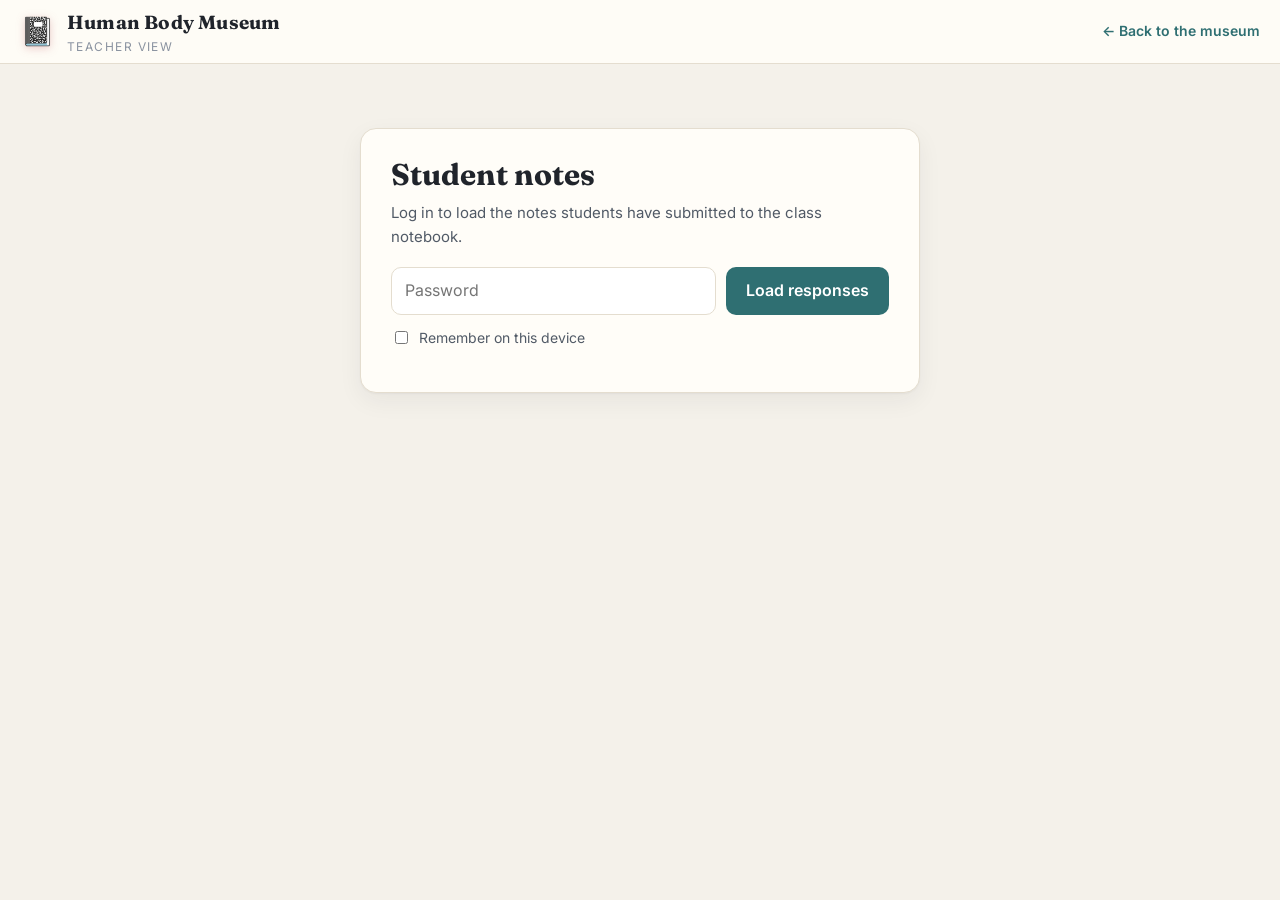
==== commit 7f9e8cdc: "Hide teacher password example from the login field placeholder Placeholder now reads simply "Passwor" ====
--- a/teacher.html
+++ b/teacher.html
@@ -30,7 +30,7 @@
       <h1>Student notes</h1>
       <p class="teacher-auth__lead">Log in to load the notes students have submitted to the class notebook.</p>
       <div class="teacher-auth__row">
-        <input id="key" type="password" class="teacher-input" placeholder="Teacher login (e.g. teacher1)" autocomplete="current-password" />
+        <input id="key" type="password" class="teacher-input" placeholder="Password" autocomplete="current-password" />
         <button id="load" class="teacher-btn" type="button">Load responses</button>
       </div>
       <label class="teacher-check"><input type="checkbox" id="remember" /> Remember on this device</label>
@@ -45,11 +45,35 @@
         <select id="organFilter" class="teacher-select" aria-label="Filter by organ"></select>
         <span id="summary" class="teacher-summary"></span>
         <span class="teacher-toolbar__spacer"></span>
-        <button id="expand" class="teacher-btn teacher-btn--ghost" type="button">Collapse all</button>
+        <button id="expand" class="teacher-btn teacher-btn--ghost" type="button">Expand all</button>
         <button id="refresh" class="teacher-btn teacher-btn--ghost" type="button">Refresh</button>
         <button id="print" class="teacher-btn teacher-btn--ghost" type="button">Print</button>
         <a class="teacher-btn teacher-btn--ghost" href="packet.html#all" target="_blank" rel="noopener">Worksheets</a>
       </div>
+      <details class="teacher-legend">
+        <summary class="teacher-legend__head">ℹ️ What do the activity signals mean?</summary>
+        <div class="teacher-legend__body">
+          <p class="teacher-legend__lead">The <b>📊 Activity</b> panel inside each student card summarizes their behavior on the site. Treat these as patterns and signals, <b>not as proof of cheating</b> — client-side logging can be spoofed.</p>
+          <dl class="teacher-legend__list">
+            <div><dt><span class="t-act__event t-act__event--login">login</span></dt><dd>The student logged in. Marks the start of a session.</dd></div>
+            <div><dt><span class="t-act__event t-act__event--logout">logout</span></dt><dd>The student clicked <i>Log out</i>. Duration = how long they were logged in.</dd></div>
+            <div><dt><span class="t-act__event t-act__event--logout-auto">logout-auto</span></dt><dd>The site logged them out automatically after 20 minutes of inactivity.</dd></div>
+            <div><dt><span class="t-act__event t-act__event--unload">unload</span></dt><dd>The browser tab was closed while they were still logged in.</dd></div>
+            <div><dt><span class="t-act__event t-act__event--heartbeat">heartbeat</span></dt><dd>Sent every 60 seconds the tab is visible. The count powers the "<b>~X min active</b>" number in the summary.</dd></div>
+            <div><dt><span class="t-act__event t-act__event--blur">blur</span></dt><dd>The student switched to another tab or window. "<b>Tab-aways</b>" counts these.</dd></div>
+            <div><dt><span class="t-act__event t-act__event--focus">focus</span></dt><dd>The student returned to this tab. Duration = how long they were away.</dd></div>
+            <div><dt><span class="t-act__event t-act__event--paste">paste</span></dt><dd>The student pasted text into a note box. Detail shows length plus the first 80 characters of what was pasted.</dd></div>
+            <div><dt><span class="t-act__event t-act__event--note-save">note-save</span></dt><dd>A note was saved. Detail shows note length, pastes during this note, and time on the page; Duration = time since their first keystroke.</dd></div>
+            <div><dt><span class="t-act__event t-act__event--video-click">video-click</span></dt><dd>The student clicked one of the <i>Watch &amp; learn</i> video links. Detail shows the video name and URL.</dd></div>
+          </dl>
+          <p class="teacher-legend__foot">A red <b>🚩 flag</b> next to a student name (and a red edge on the card) means the activity matched one or more of these signals — visible without expanding anything:<br>
+          • any <b>paste</b> into a note box, <br>
+          • <b>5+ tab-aways</b> during the session, <br>
+          • a <b>note saved with under 5 seconds of typing</b> since the first keystroke (implausibly fast), or <br>
+          • a session that's <b>under 50% on-task</b> (after at least 5 min of data). <br>
+          Hover the 🚩 to see exactly which signals fired. The <b>on-task %</b> chip (green / amber / red) is the tab-visible time ÷ total tab time; the <b>Time per page</b> line shows how many minutes the student spent on each organ (each heartbeat ≈ 1 minute of active viewing) so you can spot off-task browsing even when no notes were saved. Student cards start collapsed for easy reading — click a card or hit <b>Expand all</b> to drill in. Treat these as signals, not proof.</p>
+        </div>
+      </details>
       <div id="students" class="teacher-students"></div>
     </section>
   </main>
--- a/styles.css
+++ b/styles.css
@@ -173,15 +173,34 @@
 .home-hero__eyebrow { font-size: 13px; letter-spacing: .16em; text-transform: uppercase; color: var(--accent); font-weight: 600; margin: 0; }
 .home-hero__title { font-size: clamp(38px, 6vw, 60px); font-weight: 700; margin: 6px 0 0; }
 .home-hero__lead { max-width: 640px; margin: 16px auto 0; color: var(--ink-soft); font-size: 17px; }
-.home-hero__cta { display: flex; align-items: center; justify-content: center; gap: 18px; margin-top: 24px; flex-wrap: wrap; }
-.home-cta {
-  display: inline-block; text-decoration: none;
-  background: var(--accent); color: #fff; font-weight: 600;
-  padding: 12px 26px; border-radius: 999px;
-  box-shadow: var(--shadow); transition: background .15s, transform .15s;
-}
-.home-cta:hover { background: var(--accent-deep); transform: translateY(-1px); }
-.home-hero__count { font-size: 14px; color: var(--ink-faint); font-weight: 600; }
+.home-directions {
+  margin-top: 26px;
+  padding: 22px 26px;
+  background: linear-gradient(180deg, var(--accent-soft), var(--bg-panel));
+  border: 1px solid #efc9c9;
+  border-radius: var(--radius);
+  box-shadow: var(--shadow);
+}
+.home-directions__title {
+  font-family: var(--serif); font-size: 22px; font-weight: 700;
+  color: var(--accent-deep); margin: 0 0 12px;
+}
+.home-directions__intro {
+  margin: 0 0 14px;
+  font-size: 16px; line-height: 1.55;
+  color: var(--ink);
+  padding: 12px 14px;
+  background: #fff;
+  border-left: 4px solid var(--accent);
+  border-radius: 0 var(--radius-sm) var(--radius-sm) 0;
+}
+.home-directions__steps {
+  margin: 0; padding-left: 22px;
+  display: flex; flex-direction: column; gap: 8px;
+  font-size: 15.5px; color: var(--ink); line-height: 1.55;
+}
+.home-directions__steps li::marker { color: var(--accent); font-weight: 700; }
+.home-directions__steps b { color: var(--ink); }
 
 .home-block { margin-top: 34px; }
 .home-features { display: grid; grid-template-columns: repeat(auto-fit, minmax(260px, 1fr)); gap: 14px; }
@@ -218,7 +237,7 @@
 }
 .authbar__who { font-size: 14.5px; color: var(--ink); }
 .authbar__dot { color: var(--teal); font-weight: 700; }
-.authbar__period { font-size: 12px; font-weight: 700; color: var(--teal); background: #fff; border: 1px solid #cfe0df; border-radius: 999px; padding: 2px 8px; margin-left: 4px; }
+.authbar__period { margin-left: 4px; }
 .authbar__logout { font: inherit; font-size: 13px; font-weight: 600; cursor: pointer; color: #fff; background: var(--teal); border: none; border-radius: var(--radius-sm); padding: 8px 16px; }
 .authbar__logout:hover { background: #265b5e; }
 
@@ -660,6 +679,44 @@
 }
 .notecatcher__save:hover { background: #265b5e; }
 .notecatcher__save:disabled { opacity: .6; cursor: default; }
+.notecatcher__check {
+  font: inherit; font-weight: 600; font-size: 14px; cursor: pointer;
+  color: var(--accent-deep); background: #fff;
+  border: 1px solid #efc9c9; border-radius: var(--radius-sm);
+  padding: 7px 14px;
+}
+.notecatcher__check:hover { background: var(--accent-soft); border-color: var(--accent); }
+.notecatcher__feedback {
+  display: flex; gap: 10px; align-items: flex-start; flex-wrap: wrap;
+  margin-top: 10px; padding: 10px 14px;
+  border-radius: var(--radius-sm); font-size: 14px; line-height: 1.5;
+}
+.notecatcher__feedback .feedback__icon { font-size: 17px; line-height: 1.3; font-weight: 700; flex: none; }
+.notecatcher__feedback .feedback__text { flex: 1 1 200px; }
+.notecatcher__feedback .feedback__show {
+  flex: none; font: inherit; font-size: 12.5px; font-weight: 600; cursor: pointer;
+  background: #fff; color: var(--accent-deep);
+  border: 1px solid var(--accent); border-radius: 999px;
+  padding: 4px 12px;
+}
+.notecatcher__feedback .feedback__show:hover { background: var(--accent); color: #fff; }
+.feedback--good  { background: #def0de; color: #2d5a30; border: 1px solid #b3d4b6; }
+.feedback--close { background: var(--gold-soft); color: #7a5210; border: 1px solid #d8bb63; }
+.feedback--miss  { background: var(--accent-soft); color: var(--accent-deep); border: 1px solid #efc9c9; }
+.feedback--soft  { background: var(--teal-soft); color: var(--teal); border: 1px solid #cfe0df; }
+
+/* "Show me where →" highlight pulse */
+@keyframes hbm-pulse {
+  0%   { box-shadow: 0 0 0 0   rgba(178, 58, 72, 0.55); }
+  100% { box-shadow: 0 0 0 14px rgba(178, 58, 72, 0); }
+}
+.is-highlighted {
+  position: relative; z-index: 10;
+  animation: hbm-pulse 1s ease-out 3;
+  outline: 2px solid var(--accent);
+  outline-offset: 4px;
+  border-radius: var(--radius-sm);
+}
 .notecatcher__status { font-size: 13.5px; color: var(--ink-faint); }
 .notecatcher__status--ok { color: var(--teal); font-weight: 600; }
 .notecatcher__status--warn { color: var(--accent); font-weight: 600; }
@@ -722,8 +779,58 @@
 .teacher-summary { font-size: 14px; color: var(--ink-soft); font-weight: 600; }
 .teacher-toolbar__spacer { flex: 1 1 auto; }
 
-.teacher-students { display: flex; flex-direction: column; gap: 14px; }
+.teacher-legend { margin-bottom: 14px; background: var(--bg-panel); border: 1px solid var(--line); border-radius: var(--radius); box-shadow: var(--shadow); }
+.teacher-legend__head { cursor: pointer; padding: 12px 18px; font-size: 14px; font-weight: 600; color: var(--ink); list-style: none; display: flex; align-items: center; gap: 6px; }
+.teacher-legend__head::-webkit-details-marker { display: none; }
+.teacher-legend__head::before { content: "▸"; color: var(--ink-faint); font-size: 11px; transition: transform .15s; }
+.teacher-legend[open] .teacher-legend__head::before { transform: rotate(90deg); }
+.teacher-legend__body { padding: 0 18px 18px; border-top: 1px solid var(--line-soft); }
+.teacher-legend__lead { margin: 12px 0; color: var(--ink-soft); font-size: 14px; line-height: 1.5; }
+.teacher-legend__list { display: grid; grid-template-columns: repeat(auto-fit, minmax(320px, 1fr)); gap: 6px 24px; margin: 0; }
+.teacher-legend__list > div { display: flex; gap: 10px; align-items: baseline; padding: 4px 0; }
+.teacher-legend__list dt { margin: 0; flex: none; min-width: 95px; }
+.teacher-legend__list dd { margin: 0; font-size: 13.5px; color: var(--ink-soft); line-height: 1.45; }
+.teacher-legend__foot { margin: 14px 0 0; font-size: 13.5px; color: var(--ink-soft); line-height: 1.5; }
+
+.teacher-students { display: flex; flex-direction: column; gap: 16px; }
 .teacher-empty { color: var(--ink-faint); padding: 24px; text-align: center; }
+
+.t-cluster { background: var(--bg-panel); border: 1px solid var(--line); border-radius: var(--radius); box-shadow: var(--shadow); overflow: hidden; }
+.t-cluster__head { cursor: pointer; padding: 14px 20px; display: flex; align-items: baseline; gap: 12px; flex-wrap: wrap; list-style: none; background: var(--accent-soft); border-bottom: 1px solid #efc9c9; }
+.t-cluster__head::-webkit-details-marker { display: none; }
+.t-cluster__head::before { content: "▸"; color: var(--accent); font-size: 13px; margin-right: 2px; transition: transform .15s; }
+.t-cluster[open] .t-cluster__head::before { transform: rotate(90deg); }
+.t-cluster__name { font-family: var(--serif); font-weight: 700; font-size: 19px; color: var(--accent-deep); }
+
+/* ---------------------------------------------- CLUSTER COLOR CODING */
+/* Muted, colorblind-friendly palette: soft fills + bold edge + dark text */
+.cluster-a { --cluster-bg: #fae6e6; --cluster-edge: #b04848; --cluster-ink: #6e2828; }
+.cluster-b { --cluster-bg: #f5edcc; --cluster-edge: #b08820; --cluster-ink: #6a5210; }
+.cluster-c { --cluster-bg: #def0de; --cluster-edge: #4a7c4c; --cluster-ink: #2d5a30; }
+.cluster-d { --cluster-bg: #fde5d0; --cluster-edge: #c97529; --cluster-ink: #7a3f10; }
+.cluster-e { --cluster-bg: #ecdef1; --cluster-edge: #7a4b8c; --cluster-ink: #4d2c5b; }
+
+/* Cluster header in the teacher portal — colored band */
+.t-cluster[class*="cluster-"] .t-cluster__head {
+  background: var(--cluster-bg) !important;
+  border-bottom-color: var(--cluster-edge) !important;
+  border-left: 6px solid var(--cluster-edge);
+}
+.t-cluster[class*="cluster-"] .t-cluster__name { color: var(--cluster-ink); }
+.t-cluster[class*="cluster-"] .t-cluster__head::before { color: var(--cluster-edge); }
+
+/* Reusable colored pill: small "Cluster X" chip */
+.cluster-pill {
+  display: inline-block;
+  font-size: 11px; font-weight: 700; letter-spacing: .04em;
+  padding: 2px 9px; border-radius: 999px;
+  background: var(--cluster-bg, var(--line));
+  color: var(--cluster-ink, var(--ink-soft));
+  border: 1px solid var(--cluster-edge, var(--line));
+}
+.t-cluster__meta { font-size: 13px; color: var(--ink-soft); font-weight: 600; }
+.t-cluster__body { padding: 10px 12px 14px; display: flex; flex-direction: column; gap: 10px; }
+.t-cluster__body .t-student { box-shadow: none; }
 
 .t-student { background: var(--bg-panel); border: 1px solid var(--line); border-radius: var(--radius); box-shadow: var(--shadow); overflow: hidden; }
 .t-student__head { cursor: pointer; padding: 16px 20px; display: flex; align-items: baseline; gap: 12px; flex-wrap: wrap; list-style: none; }
@@ -732,8 +839,62 @@
 .t-student[open] .t-student__head::before { transform: rotate(90deg); }
 .t-student__name { font-family: var(--serif); font-weight: 600; font-size: 19px; color: var(--ink); }
 .t-student__first { font-family: var(--sans); font-weight: 500; font-size: 14px; color: var(--ink-soft); }
+.t-student__flag {
+  display: inline-flex; align-items: center; gap: 3px;
+  font-family: var(--sans); font-weight: 700; font-size: 12px;
+  color: #fff; background: var(--accent);
+  padding: 2px 9px; border-radius: 999px;
+  margin-left: 6px; cursor: help;
+  vertical-align: 2px;
+}
+.t-student.is-flagged > .t-student__head { box-shadow: inset 4px 0 0 var(--accent); }
 .t-student__meta { font-size: 13px; color: var(--ink-faint); }
+.t-student__print {
+  margin-left: auto;
+  font: inherit; font-size: 12px; font-weight: 600; cursor: pointer;
+  background: #fff; color: var(--teal);
+  border: 1px solid var(--line); border-radius: var(--radius-sm);
+  padding: 5px 11px;
+}
+.t-student__print:hover { background: var(--teal-soft); border-color: var(--teal); }
 .t-student__body { padding: 4px 20px 18px; border-top: 1px solid var(--line-soft); }
+
+.t-activity { margin: 6px 0 12px; border: 1px solid var(--line); border-radius: var(--radius-sm); background: #fafaf7; }
+.t-activity--flag { border-color: var(--accent); background: var(--accent-soft); }
+.t-activity__head { cursor: pointer; padding: 8px 12px; font-size: 13px; font-weight: 600; color: var(--ink); list-style: none; display: flex; flex-direction: column; align-items: flex-start; gap: 6px; }
+.t-activity__line { display: inline-flex; align-items: center; gap: 6px; }
+.t-act__pct { display: inline-block; font-size: 11.5px; font-weight: 700; letter-spacing: .03em; padding: 1px 9px; border-radius: 999px; margin-left: 6px; cursor: help; }
+.t-act__pct--good { background: var(--teal-soft); color: var(--teal); }
+.t-act__pct--warn { background: var(--gold-soft); color: var(--gold); }
+.t-act__pct--bad { background: var(--accent-soft); color: var(--accent-deep); }
+
+.t-act__times { display: inline-flex; flex-wrap: wrap; gap: 6px; font-size: 12.5px; font-weight: 500; color: var(--ink-soft); }
+.t-act__times b { color: var(--ink); font-weight: 700; margin-right: 4px; }
+.t-act__timechip { display: inline-block; padding: 2px 9px; border-radius: 999px; background: #fff; border: 1px solid var(--line); color: var(--ink); font-weight: 500; }
+.t-act__timechip b { font-weight: 700; color: var(--teal); }
+.t-activity__head::-webkit-details-marker { display: none; }
+.t-activity__head::before { content: "▸"; color: var(--ink-faint); font-size: 11px; transition: transform .15s; }
+.t-activity[open] .t-activity__head::before { transform: rotate(90deg); }
+.t-activity--flag .t-activity__head { color: var(--accent-deep); }
+.t-act { list-style: none; margin: 0; padding: 8px 12px 12px; display: flex; flex-direction: column; gap: 4px; font-size: 12px; max-height: 320px; overflow-y: auto; background: #fff; border-top: 1px solid var(--line-soft); }
+.t-act__row { display: flex; flex-wrap: wrap; gap: 6px 10px; align-items: baseline; padding: 4px 6px; border-bottom: 1px dashed var(--line-soft); }
+.t-act__row:last-child { border-bottom: none; }
+.t-act__time { color: var(--ink-faint); font-variant-numeric: tabular-nums; min-width: 130px; }
+.t-act__event { font-weight: 700; text-transform: uppercase; letter-spacing: .04em; font-size: 10.5px; padding: 1px 7px; border-radius: 999px; background: var(--line); color: var(--ink-soft); }
+.t-act__event--paste { background: var(--accent-soft); color: var(--accent-deep); }
+.t-act__event--blur { background: #f5ebd6; color: #9a7b1e; }
+.t-act__event--focus { background: #e0eceb; color: var(--teal); }
+.t-act__event--login,
+.t-act__event--logout,
+.t-act__event--unload,
+.t-act__event--logout-auto { background: #ecdef1; color: #4d2c5b; }
+.t-act__event--heartbeat { background: #def0de; color: #2d5a30; }
+.t-act__event--note-save { background: var(--teal-soft); color: var(--teal); }
+.t-act__event--video-click { background: var(--gold-soft); color: var(--gold); }
+.t-act__organ { color: var(--ink); font-weight: 600; }
+.t-act__section { color: var(--ink-soft); font-style: italic; }
+.t-act__detail { color: var(--ink-soft); font-family: ui-monospace, "SF Mono", Menlo, monospace; font-size: 11px; flex: 1 1 200px; }
+.t-act__dur { color: var(--ink-faint); }
 
 .t-organ { margin-top: 16px; }
 .t-organ__name { font-family: var(--sans); font-size: 12px; letter-spacing: .1em; text-transform: uppercase; color: var(--teal); font-weight: 700; margin: 0 0 8px; }
@@ -746,9 +907,13 @@
 
 @media print {
   .site-header, .teacher-toolbar, .teacher-auth { display: none !important; }
-  .t-student, .teacher-students { box-shadow: none; }
+  .t-student, .teacher-students, .t-cluster { box-shadow: none; }
   .t-student { break-inside: avoid; }
   .t-student__body { display: block !important; }
+  .t-student__print { display: none !important; }
+  /* When the teacher clicks Print on a single student, hide the rest. */
+  body.printing-one .t-cluster:not(.t-print-target) { display: none !important; }
+  body.printing-one .t-student:not(.t-print-target) { display: none !important; }
 }
 
 /* ----------------------------------------------------- PRINTABLE PACKET */
